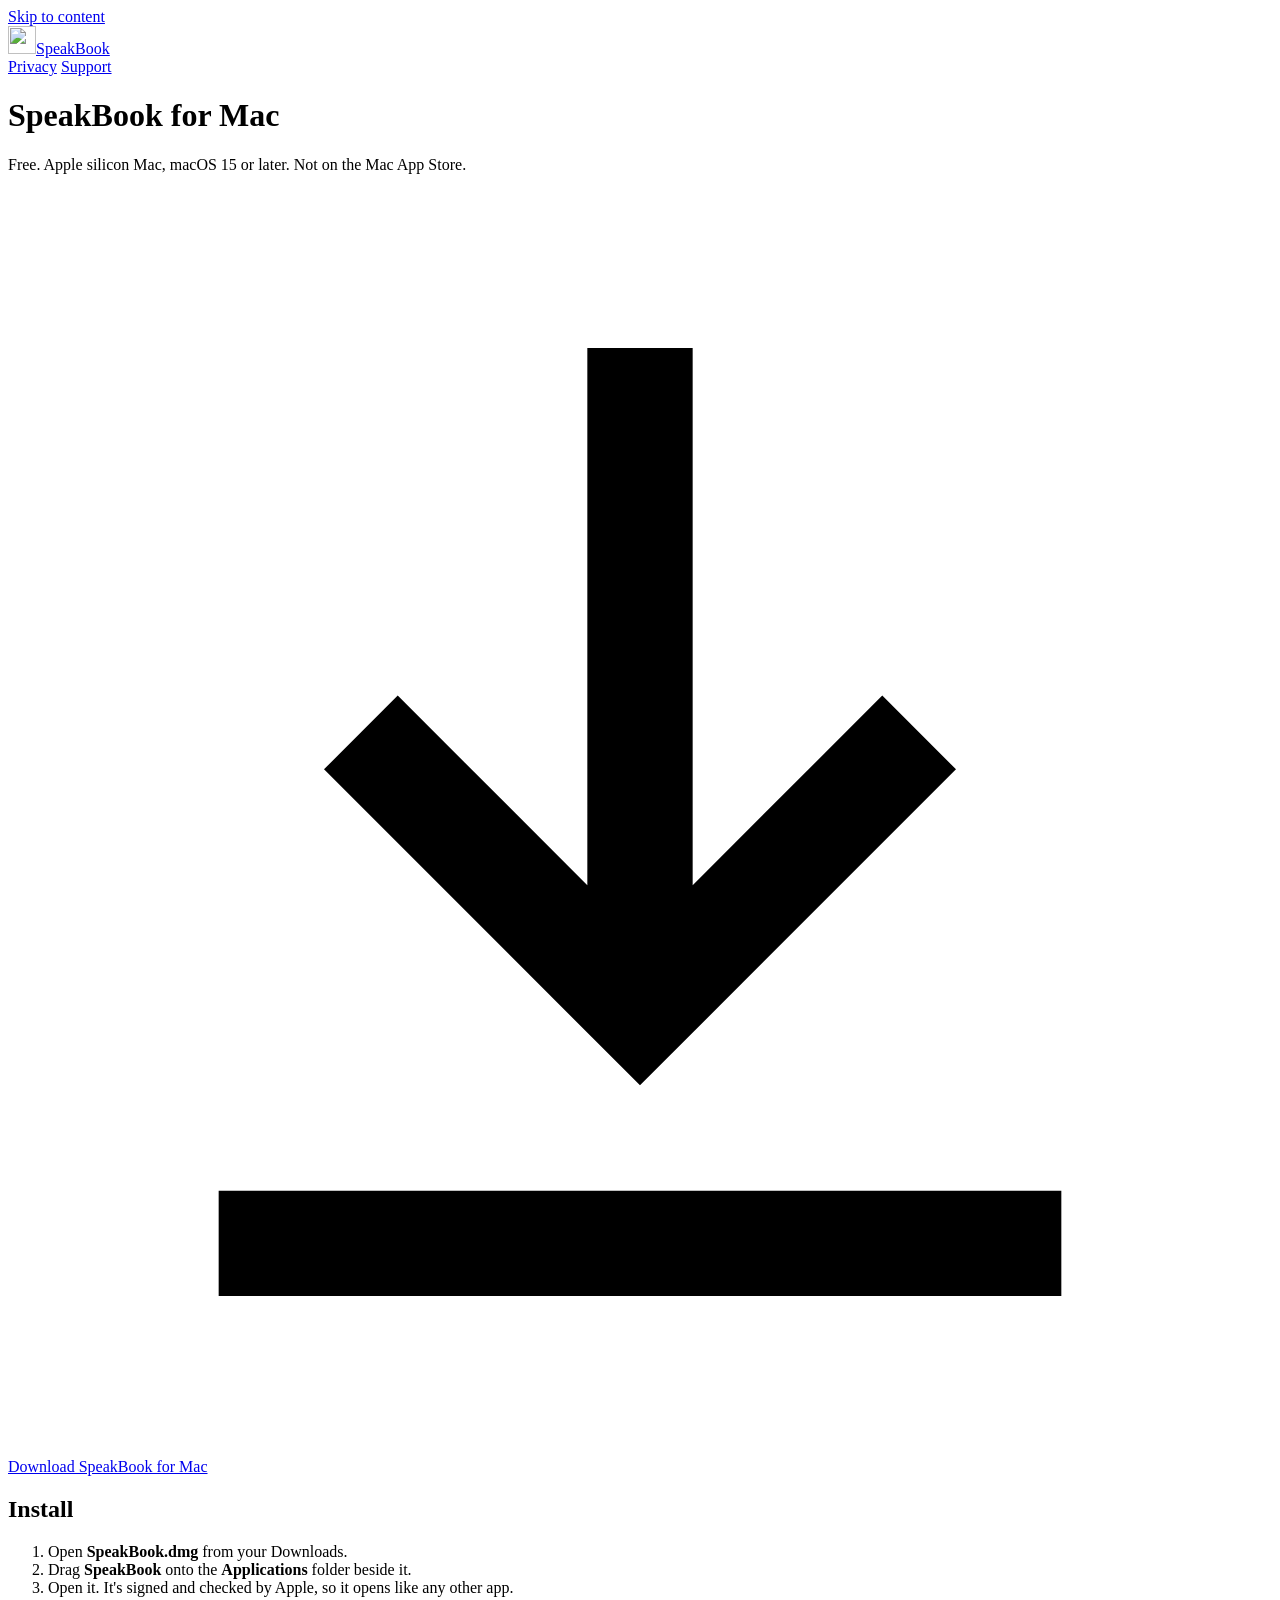
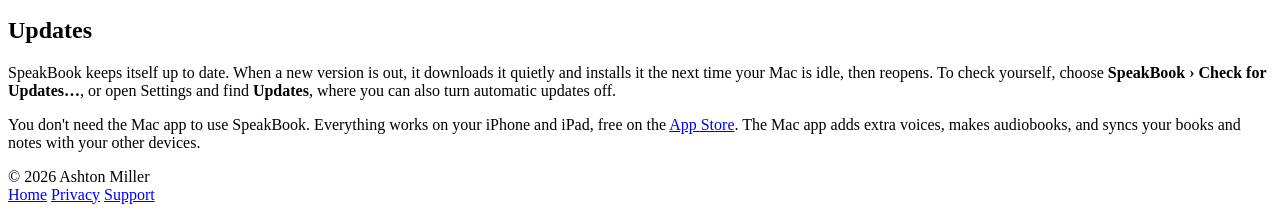
==== mac/index.html @ 85134a37 "Mac page: download the newest DMG (it updates itself from here on) Co-Authored-By: Claude Opus 5.5 <" ====
<!doctype html>
<html lang="en">
<head>
  <meta charset="utf-8">
  <meta name="viewport" content="width=device-width, initial-scale=1">
  <title>SpeakBook for Mac</title>
  <meta name="description" content="Download SpeakBook for Mac, free: extra voices, audiobooks and sync with your iPhone and iPad.">
  <meta name="theme-color" content="#F6F1E7" media="(prefers-color-scheme: light)">
  <meta name="theme-color" content="#181512" media="(prefers-color-scheme: dark)">
  <link rel="icon" type="image/png" href="../favicon.png">
  <link rel="apple-touch-icon" href="../apple-touch-icon.png">
  <link rel="canonical" href="https://speakbook.ashcoHQ.com/mac/">
  <link rel="stylesheet" href="../assets/site.css">
</head>
<body>
<a class="skip" href="#main">Skip to content</a>
<header class="site-header">
  <div class="wrap">
    <a class="brand" href="../"><img src="../assets/icon-512.png" alt="" width="28" height="28">SpeakBook</a>
    <nav aria-label="Main">
      <a href="../privacy/">Privacy</a>
      <a href="../support/">Support</a>
    </nav>
  </div>
</header>

<main id="main" class="doc">
  <div class="wrap">
    <h1>SpeakBook for Mac</h1>
    <p class="updated">Free. Apple silicon Mac, macOS 15 or later. Not on the Mac App Store.</p>
    <div class="ctas">
      <a class="btn" href="https://github.com/lman80/speakbook/releases/latest/download/SpeakBook.dmg">
        <svg viewBox="0 0 24 24" aria-hidden="true"><path d="M11 3h2v10.2l3.6-3.6 1.4 1.4-6 6-6-6 1.4-1.4 3.6 3.6V3ZM4 19h16v2H4v-2Z"/></svg>
        Download SpeakBook for Mac
      </a>
    </div>
    <h2>Install</h2>
    <ol>
      <li>Open <strong>SpeakBook.dmg</strong> from your Downloads.</li>
      <li>Drag <strong>SpeakBook</strong> onto the <strong>Applications</strong> folder beside it.</li>
      <li>Open it. It's signed and checked by Apple, so it opens like any other app.</li>
    </ol>
    <h2>Updates</h2>
    <p>SpeakBook keeps itself up to date. When a new version is out, it downloads it quietly and installs it the next time your Mac is idle, then reopens. To check yourself, choose <strong>SpeakBook › Check for Updates…</strong>, or open Settings and find <strong>Updates</strong>, where you can also turn automatic updates off.</p>
    <p>You don't need the Mac app to use SpeakBook. Everything works on your iPhone and iPad, free on the <a href="https://apps.apple.com/app/id6818370979">App Store</a>. The Mac app adds extra voices, makes audiobooks, and syncs your books and notes with your other devices.</p>
  </div>
</main>

<footer class="site-footer">
  <div class="wrap">
    <span>© 2026 Ashton Miller</span>
    <nav aria-label="Footer">
      <a href="../">Home</a>
      <a href="../privacy/">Privacy</a>
      <a href="../support/">Support</a>
    </nav>
  </div>
</footer>
</body>
</html>
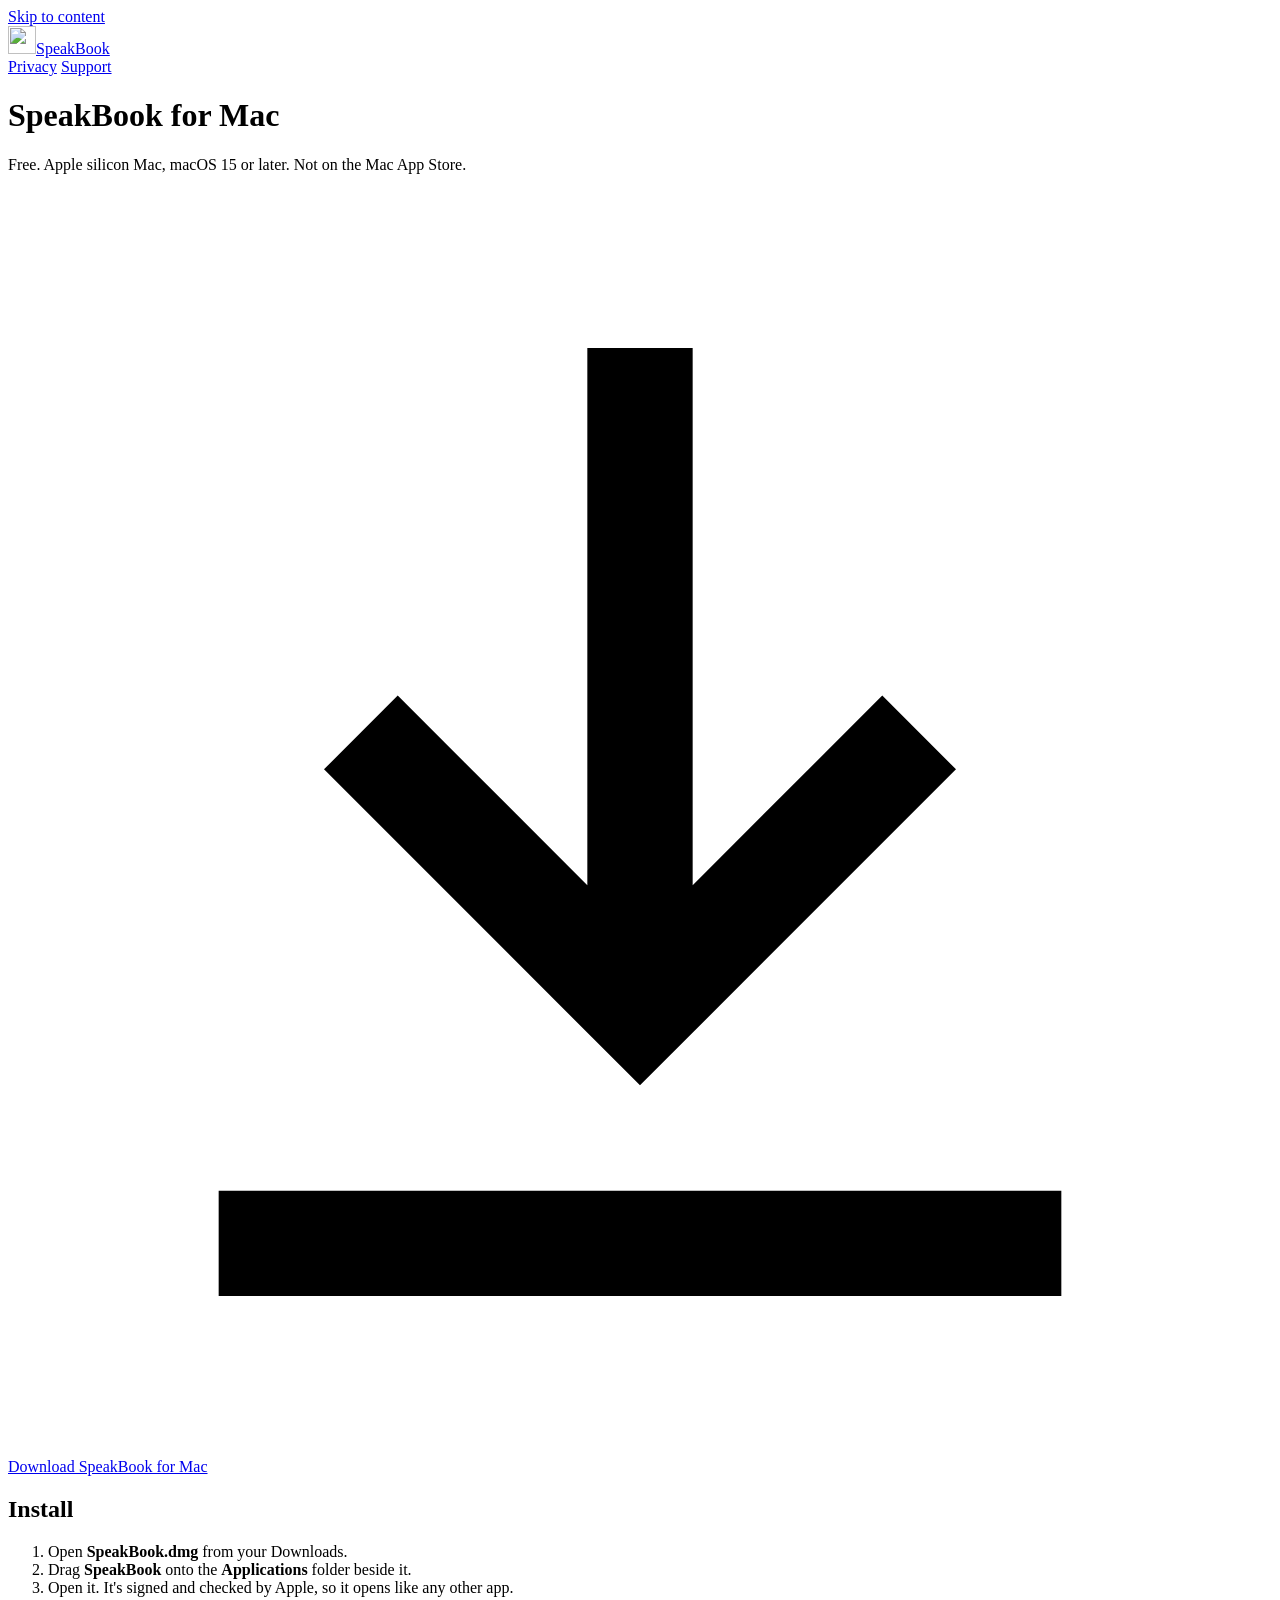
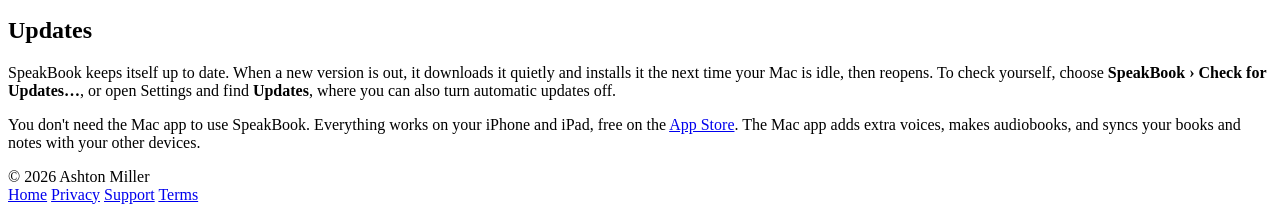
==== commit e306e376: "Privacy policy for 1.1 (SpeakBook Cloud, Stripe, voice samples), new Terms of Use, no more "no subsc" ====
--- a/mac/index.html
+++ b/mac/index.html
@@ -53,6 +53,7 @@
       <a href="../">Home</a>
       <a href="../privacy/">Privacy</a>
       <a href="../support/">Support</a>
+      <a href="../terms/">Terms</a>
     </nav>
   </div>
 </footer>
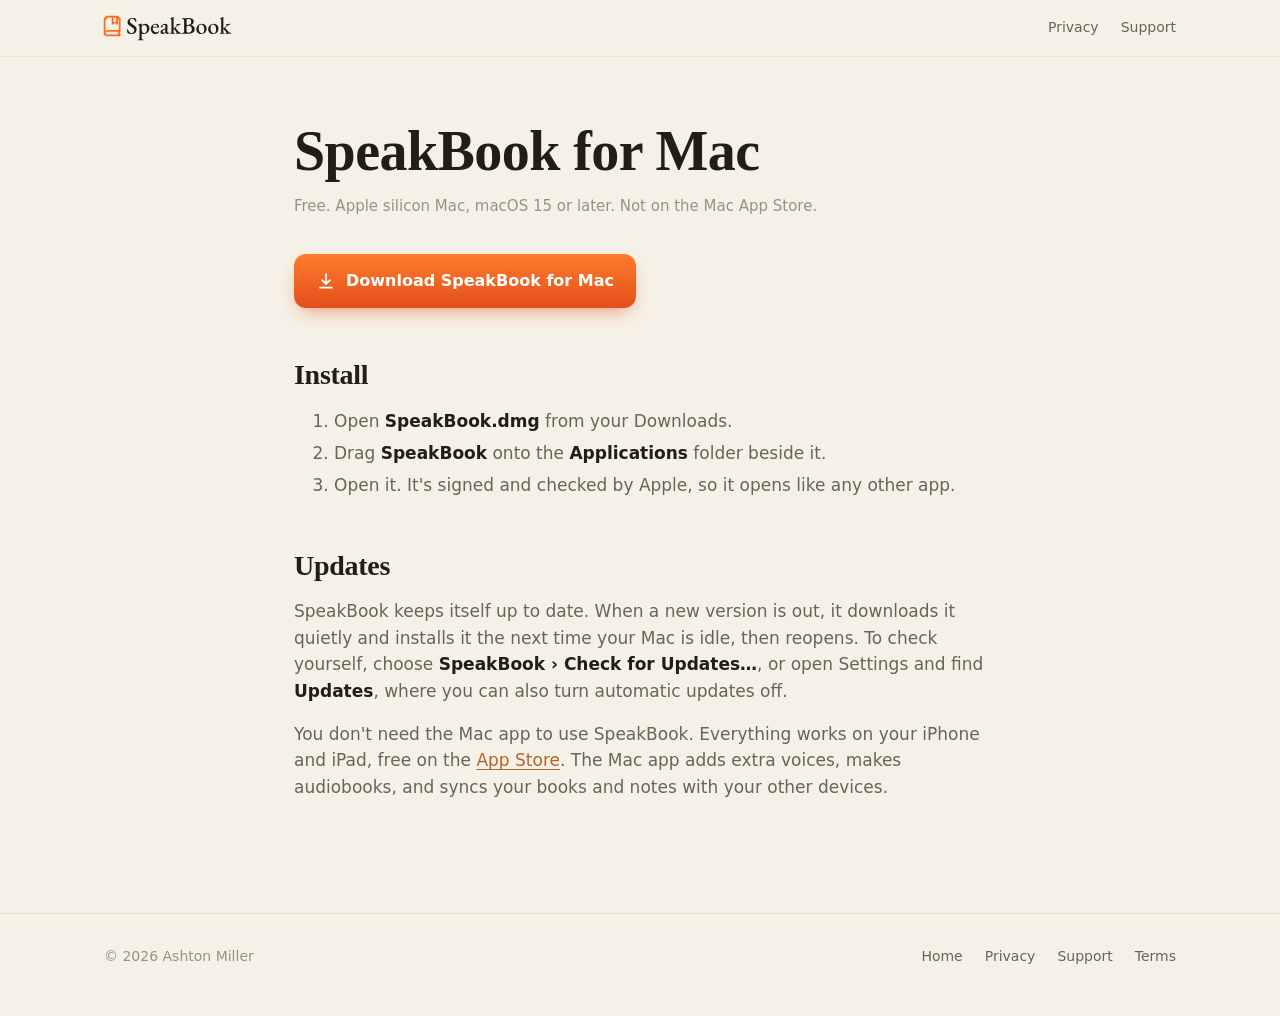
==== commit cad2487a: "New SpeakBook logo: orange pixel-book icon, favicons, header lockup, og image Co-Authored-By: Claude" ====
--- a/mac/index.html
+++ b/mac/index.html
@@ -16,7 +16,7 @@
 <a class="skip" href="#main">Skip to content</a>
 <header class="site-header">
   <div class="wrap">
-    <a class="brand" href="../"><img src="../assets/icon-512.png" alt="" width="28" height="28">SpeakBook</a>
+    <a class="brand" href="../"><picture><source srcset="../assets/speakbook-horizontal-color-on-dark.svg" media="(prefers-color-scheme: dark)"><img src="../assets/speakbook-horizontal-color.svg" alt="SpeakBook" width="143" height="40"></picture></a>
     <nav aria-label="Main">
       <a href="../privacy/">Privacy</a>
       <a href="../support/">Support</a>
--- a/assets/site.css
+++ b/assets/site.css
@@ -0,0 +1,204 @@
+/* SpeakBook website. Plain CSS, no build step. Colours follow the app's DESIGN.md. */
+:root {
+  --paper: #F6F1E7;
+  --card: #FFFDF8;
+  --ink: #211D18;
+  --ink-soft: #6B6357;
+  --ink-faint: #9A9184;
+  --hairline: #E7DDCB;
+  --accent: #B4632A;          /* text-safe orange (app's accent) */
+  --flame-1: #FF7A2E;         /* icon gradient */
+  --flame-2: #E2501A;
+  --accent-soft: #F3E2D2;
+  --serif: "New York", ui-serif, "Iowan Old Style", Charter, "Palatino Linotype", Georgia, serif;
+  --sans: -apple-system, BlinkMacSystemFont, "SF Pro Text", "Segoe UI", system-ui, sans-serif;
+  --max: 1120px;
+  --radius: 22px;
+}
+@media (prefers-color-scheme: dark) {
+  :root {
+    --paper: #181512;
+    --card: #241F1A;
+    --ink: #F0E9DD;
+    --ink-soft: #B3A896;
+    --ink-faint: #7D7263;
+    --hairline: #352E26;
+    --accent: #E08A4F;
+    --accent-soft: #33271E;
+  }
+}
+
+* { box-sizing: border-box; }
+html { -webkit-text-size-adjust: 100%; scroll-behavior: smooth; }
+@media (prefers-reduced-motion: reduce) { html { scroll-behavior: auto; } }
+body {
+  margin: 0;
+  background: var(--paper);
+  color: var(--ink);
+  font: 17px/1.55 var(--sans);
+  -webkit-font-smoothing: antialiased;
+  text-rendering: optimizeLegibility;
+}
+img { max-width: 100%; height: auto; display: block; }
+a { color: var(--accent); text-underline-offset: 3px; }
+a:hover { text-decoration-thickness: 2px; }
+:focus-visible { outline: 3px solid var(--flame-1); outline-offset: 3px; border-radius: 6px; }
+
+.skip { position: absolute; left: -9999px; top: 0; }
+.skip:focus { left: 16px; top: 12px; background: var(--card); padding: 8px 14px; border-radius: 10px; z-index: 10; }
+
+.wrap { max-width: var(--max); margin: 0 auto; padding: 0 24px; }
+
+/* Header */
+.site-header {
+  position: sticky; top: 0; z-index: 5;
+  background: color-mix(in srgb, var(--paper) 82%, transparent);
+  -webkit-backdrop-filter: saturate(1.6) blur(18px);
+  backdrop-filter: saturate(1.6) blur(18px);
+  border-bottom: 1px solid color-mix(in srgb, var(--hairline) 70%, transparent);
+}
+.site-header .wrap { display: flex; align-items: center; justify-content: space-between; height: 56px; }
+.brand { display: flex; align-items: center; gap: 10px; color: var(--ink); text-decoration: none; font: 600 19px/1 var(--serif); }
+.brand picture { display: block; margin-left: -8px; }
+.brand img { display: block; width: auto; height: 40px; }
+.site-header nav { display: flex; gap: 22px; }
+.site-header nav a { color: var(--ink-soft); text-decoration: none; font-size: 14px; }
+.site-header nav a:hover, .site-header nav a[aria-current] { color: var(--ink); }
+@media (max-width: 560px) { .site-header nav .opt { display: none; } .site-header nav { gap: 16px; } }
+
+/* Type */
+h1, h2, h3 { text-wrap: balance; font-family: var(--serif); font-weight: 600; letter-spacing: -0.01em; line-height: 1.1; margin: 0; }
+.eyebrow { font: 600 13px/1 var(--sans); letter-spacing: .08em; text-transform: uppercase; color: var(--accent); margin: 0 0 14px; }
+.lede { font-size: 21px; line-height: 1.45; color: var(--ink-soft); margin: 18px 0 0; max-width: 34ch; }
+
+/* Hero */
+.hero { padding: 72px 0 96px; overflow: hidden; }
+.hero .wrap { display: grid; grid-template-columns: 1.05fr 1fr; gap: 48px; align-items: center; }
+.hero-icon { width: 112px; height: 112px; border-radius: 25px; box-shadow: 0 18px 40px -16px rgba(33, 29, 24, .35), 0 0 0 1px rgba(33, 29, 24, .06), 0 2px 6px rgba(0,0,0,.08); margin-bottom: 26px; }
+.hero h1 { font-size: clamp(48px, 7vw, 80px); }
+.hero h1 .accent { display: block; background: linear-gradient(180deg, var(--flame-1), var(--flame-2)); -webkit-background-clip: text; background-clip: text; color: transparent; font-size: .56em; margin-top: 12px; line-height: 1.15; }
+.ctas { display: flex; flex-wrap: wrap; gap: 14px; align-items: center; margin-top: 34px; }
+.badge img { height: 54px; width: auto; }
+.badge { display: inline-block; border-radius: 10px; }
+.btn {
+  display: inline-flex; align-items: center; gap: 10px; height: 54px; padding: 0 22px;
+  border-radius: 12px; text-decoration: none; font: 600 16px/1 var(--sans);
+  color: #fff; background: linear-gradient(180deg, var(--flame-1), var(--flame-2));
+  box-shadow: 0 8px 20px -8px rgba(226, 80, 26, .7);
+  transition: transform .2s ease, box-shadow .2s ease;
+}
+.btn:hover { transform: translateY(-1px); box-shadow: 0 12px 24px -8px rgba(226, 80, 26, .75); }
+.btn svg { width: 20px; height: 20px; fill: currentColor; }
+.btn small { display: block; font-weight: 500; font-size: 11px; opacity: .9; margin-bottom: 3px; }
+.btn.ghost { color: var(--ink); background: var(--card); border: 1px solid var(--hairline); box-shadow: none; }
+.fine { font-size: 13px; color: var(--ink-faint); margin: 14px 0 0; }
+
+/* Phones */
+.phone {
+  position: relative; border-radius: 46px; padding: 10px; background: #1b1814;
+  box-shadow: 0 40px 80px -30px rgba(60, 35, 10, .45), 0 0 0 1px rgba(255,255,255,.06) inset;
+  max-width: 300px;
+}
+.phone img { border-radius: 37px; width: 100%; aspect-ratio: 598 / 1300; object-fit: cover; }
+.hero-phones { position: relative; display: flex; justify-content: center; min-height: 560px; }
+.hero-phones .phone { width: 62%; }
+.hero-phones .back { position: absolute; right: 2%; top: 40px; transform: rotate(6deg); opacity: .97; width: 52%; }
+.hero-phones .front { position: relative; z-index: 1; margin-right: 22%; transform: rotate(-3deg); }
+
+/* Features */
+.feature { padding: 88px 0; }
+.feature + .feature { border-top: 1px solid var(--hairline); }
+.feature .wrap { display: grid; grid-template-columns: 1fr 1fr; gap: 64px; align-items: center; }
+.feature.flip .text { order: 2; }
+.feature h2 { font-size: clamp(34px, 4.6vw, 52px); }
+.feature .phone { margin: 0 auto; width: 290px; }
+.feature ul { list-style: none; padding: 0; margin: 26px 0 0; display: grid; gap: 12px; }
+.feature li { padding-left: 28px; position: relative; color: var(--ink-soft); }
+.feature li::before { content: ""; position: absolute; left: 4px; top: .6em; width: 9px; height: 9px; border-radius: 50%; background: linear-gradient(180deg, var(--flame-1), var(--flame-2)); }
+.feature li strong { color: var(--ink); font-weight: 600; }
+
+/* Mac + devices */
+.devices { padding: 96px 0; background: var(--card); border-block: 1px solid var(--hairline); text-align: center; }
+.devices h2 { font-size: clamp(34px, 4.6vw, 52px); }
+.devices .lede { margin-inline: auto; max-width: 40ch; }
+.mac-frame { margin: 48px auto 0; max-width: 880px; border-radius: 14px; overflow: hidden; border: 1px solid var(--hairline); box-shadow: 0 40px 80px -36px rgba(60, 35, 10, .45); }
+.trio { display: grid; grid-template-columns: repeat(3, 1fr); gap: 20px; margin-top: 56px; text-align: left; }
+.trio div { background: var(--paper); border: 1px solid var(--hairline); border-radius: var(--radius); padding: 24px; }
+.trio h3 { font-size: 22px; margin-bottom: 8px; }
+.trio p { margin: 0; color: var(--ink-soft); font-size: 16px; }
+.devices .ctas { justify-content: center; }
+
+/* Privacy band */
+.privacy-band { padding: 96px 0; }
+.privacy-card {
+  background: #211D18; color: #F0E9DD; border-radius: 32px; padding: 64px 56px;
+  display: grid; grid-template-columns: auto 1fr; gap: 40px; align-items: center;
+}
+.privacy-card h2 { font-size: clamp(30px, 4vw, 44px); }
+.privacy-card p { color: #B3A896; margin: 14px 0 0; max-width: 56ch; }
+.privacy-card a { color: #FFA36B; }
+.lock { width: 88px; height: 88px; border-radius: 24px; display: grid; place-items: center; background: linear-gradient(180deg, var(--flame-1), var(--flame-2)); }
+.lock svg { width: 40px; height: 40px; fill: #fff; }
+
+/* Final CTA */
+.final { text-align: center; padding: 24px 0 96px; }
+.final img.icon { width: 88px; height: 88px; border-radius: 20px; margin: 0 auto 22px; box-shadow: 0 14px 30px -14px rgba(33, 29, 24, .35), 0 0 0 1px rgba(33, 29, 24, .06); }
+.final h2 { font-size: clamp(32px, 4.4vw, 48px); }
+.final .ctas { justify-content: center; }
+
+/* Footer */
+.site-footer { border-top: 1px solid var(--hairline); padding: 32px 0 48px; font-size: 14px; color: var(--ink-faint); }
+.site-footer .wrap { display: flex; flex-wrap: wrap; gap: 16px 28px; justify-content: space-between; align-items: center; }
+.site-footer nav { display: flex; flex-wrap: wrap; gap: 22px; }
+.site-footer a { color: var(--ink-soft); text-decoration: none; }
+.site-footer a:hover { color: var(--ink); text-decoration: underline; }
+
+/* Document pages (privacy, support) */
+.doc { padding: 64px 0 96px; }
+.doc .wrap { max-width: 740px; }
+.doc h1 { font-size: clamp(38px, 6vw, 56px); }
+.doc .updated { color: var(--ink-faint); margin: 12px 0 36px; font-size: 15px; }
+.doc h2 { font-size: 28px; margin: 52px 0 14px; }
+.doc h3 { font: 600 18px/1.35 var(--sans); margin: 30px 0 6px; letter-spacing: 0; }
+.doc p, .doc li { color: var(--ink-soft); }
+.doc strong { color: var(--ink); }
+.doc li + li { margin-top: 6px; }
+.doc ol > li > ul { margin-top: 8px; }
+.summary { background: var(--card); border: 1px solid var(--hairline); border-radius: var(--radius); padding: 22px 26px; margin: 0 0 8px; }
+.summary p { margin: 0; color: var(--ink); font-size: 18px; }
+.callout { background: var(--accent-soft); border-radius: var(--radius); padding: 20px 24px; margin: 28px 0; }
+.callout p { margin: 0; color: var(--ink); }
+.todo { background: #fff3a8; color: #3a3200; padding: 0 4px; border-radius: 4px; }
+
+/* 404 */
+.notfound { min-height: 70vh; display: grid; place-items: center; text-align: center; padding: 64px 24px; }
+.notfound img { width: 96px; height: 96px; border-radius: 22px; margin: 0 auto 24px; }
+.notfound h1 { font-size: 44px; }
+.notfound p { color: var(--ink-soft); }
+
+/* Responsive */
+@media (max-width: 900px) {
+  .hero { padding-top: 48px; }
+  .hero .wrap, .feature .wrap { grid-template-columns: 1fr; gap: 44px; }
+  .hero .text { text-align: center; }
+  .hero-icon { margin-inline: auto; }
+  .hero .lede { margin-inline: auto; }
+  .hero .ctas { justify-content: center; }
+  .hero-phones { min-height: 0; max-width: 420px; margin: 0 auto; width: 100%; }
+  .feature { padding: 64px 0; }
+  .feature.flip .text { order: 0; }
+  .feature .text { text-align: center; }
+  .feature ul { text-align: left; max-width: 420px; margin-inline: auto; }
+  .feature .phone { width: 260px; }
+  .trio { grid-template-columns: 1fr; }
+  .privacy-card { grid-template-columns: 1fr; padding: 44px 28px; text-align: center; }
+  .privacy-card p { margin-inline: auto; }
+  .lock { margin: 0 auto; }
+}
+@media (max-width: 480px) {
+  body { font-size: 16px; }
+  .lede { font-size: 19px; }
+  .hero-icon { width: 92px; height: 92px; border-radius: 21px; }
+  .badge img, .btn { height: 50px; }
+  .site-footer .wrap { flex-direction: column; align-items: flex-start; }
+}
